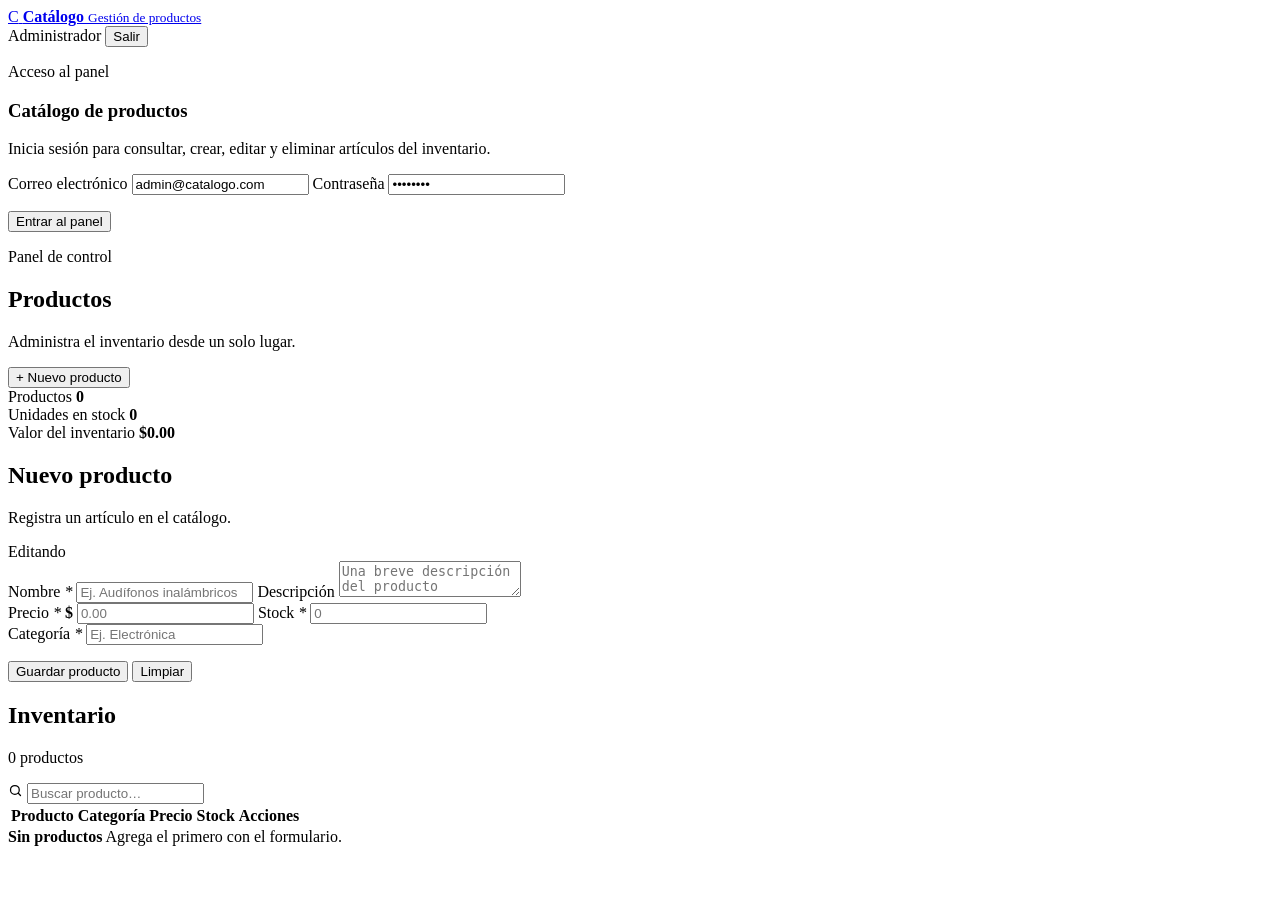
==== index.html @ 2c30cc6a "Reorganizar estructura: CSS, JS e ícono en carpetas separadas; index.html en raíz" ====
<!DOCTYPE html>
<html lang="es">
<head>
  <meta charset="UTF-8" />
  <meta name="viewport" content="width=device-width, initial-scale=1.0" />
  <meta name="description" content="Formulario CRUD para administrar el catálogo de productos." />
  <title>Catálogo de productos</title>
  <link rel="icon" type="image/svg+xml" href="/favicon.svg" />
  <link rel="stylesheet" href="/styles.css" />
</head>
<body>
  <div class="contenedor">
    <header class="barra-superior">
      <a class="marca" href="/" aria-label="Catálogo de productos">
        <span class="marca-icono" aria-hidden="true">C</span>
        <span class="marca-texto">
          <strong>Catálogo</strong>
          <small>Gestión de productos</small>
        </span>
      </a>

      <div class="barra-usuario hidden" id="barraUsuario">
        <span class="usuario-chip" id="usuarioChip">
          <span class="punto" aria-hidden="true"></span>
          <span id="nombreUsuario">Administrador</span>
        </span>
        <button class="btn btn-fantasma btn-pequeno" id="btnSalir" type="button">Salir</button>
      </div>
    </header>

    <main>
      <!-- Vista de acceso -->
      <section class="login" id="vistaLogin" aria-labelledby="tituloLogin">
        <article class="card login-card">
          <p class="eyebrow">Acceso al panel</p>
          <h1 id="tituloLogin">Catálogo de productos</h1>
          <p class="texto-suave intro">Inicia sesión para consultar, crear, editar y eliminar artículos del inventario.</p>

          <form id="formLogin" novalidate>
            <label class="campo">
              <span>Correo electrónico</span>
              <input id="loginEmail" name="email" type="email" autocomplete="username"
                     placeholder="tu@correo.com" value="admin@catalogo.com" required />
            </label>

            <label class="campo">
              <span>Contraseña</span>
              <input id="loginPassword" name="password" type="password" autocomplete="current-password"
                     placeholder="••••••••" value="admin123" required />
            </label>

            <p class="mensaje-error hidden" id="loginError" role="alert"></p>
            <button class="btn btn-primario btn-bloque" id="btnLogin" type="submit">Entrar al panel</button>
          </form>

          </article>
      </section>

      <!-- Vista principal -->
      <section id="vistaApp" class="hidden" aria-labelledby="tituloProductos">
        <div class="cabecera-pagina">
          <div>
            <p class="eyebrow">Panel de control</p>
            <h1 id="tituloProductos">Productos</h1>
            <p class="texto-suave">Administra el inventario desde un solo lugar.</p>
          </div>
          <button class="btn btn-primario" id="btnNuevo" type="button">
            <span aria-hidden="true">+</span> Nuevo producto
          </button>
        </div>

        <div class="estadisticas" aria-label="Resumen del inventario">
          <article class="estadistica">
            <span>Productos</span>
            <strong id="statProductos">0</strong>
          </article>
          <article class="estadistica">
            <span>Unidades en stock</span>
            <strong id="statStock">0</strong>
          </article>
          <article class="estadistica">
            <span>Valor del inventario</span>
            <strong id="statValor">$0.00</strong>
          </article>
        </div>

        <div class="disposicion">
          <!-- Formulario -->
          <aside class="card tarjeta-formulario" id="tarjetaFormulario" aria-labelledby="formTitulo">
            <div class="cabecera-tarjeta">
              <div>
                <h2 id="formTitulo">Nuevo producto</h2>
                <p id="formSubtitulo">Registra un artículo en el catálogo.</p>
              </div>
              <span class="etiqueta hidden" id="formModo">Editando</span>
            </div>

            <form id="formProducto" novalidate>
              <input type="hidden" id="productoId" />

              <label class="campo">
                <span>Nombre <em>*</em></span>
                <input id="campoNombre" maxlength="80" placeholder="Ej. Audífonos inalámbricos"
                       autocomplete="off" required />
              </label>

              <label class="campo">
                <span>Descripción</span>
                <textarea id="campoDescripcion" maxlength="300" rows="2"
                          placeholder="Una breve descripción del producto"></textarea>
              </label>

              <div class="fila-doble">
                <label class="campo">
                  <span>Precio <em>*</em></span>
                  <span class="campo-dinero">
                    <b aria-hidden="true">$</b>
                    <input id="campoPrecio" type="number" inputmode="decimal" min="0.01" step="0.01"
                           placeholder="0.00" required />
                  </span>
                </label>

                <label class="campo">
                  <span>Stock <em>*</em></span>
                  <input id="campoStock" type="number" inputmode="numeric" min="0" step="1"
                         placeholder="0" required />
                </label>
              </div>

              <label class="campo">
                <span>Categoría <em>*</em></span>
                <input id="campoCategoria" maxlength="40" list="listaCategorias"
                       placeholder="Ej. Electrónica" autocomplete="off" required />
                <datalist id="listaCategorias">
                  <option value="Electrónica"></option>
                  <option value="Hogar"></option>
                  <option value="Ropa"></option>
                  <option value="Deportes"></option>
                  <option value="Juguetes"></option>
                  <option value="Belleza"></option>
                  <option value="Otros"></option>
                </datalist>
              </label>

              <p class="mensaje-error hidden" id="formError" role="alert"></p>

              <div class="acciones-formulario">
                <button class="btn btn-primario" id="btnGuardar" type="submit">Guardar producto</button>
                <button class="btn btn-fantasma" id="btnLimpiar" type="button">Limpiar</button>
              </div>
            </form>
          </aside>

          <!-- Tabla -->
          <section class="card tarjeta-tabla" aria-labelledby="tituloListado">
            <div class="cabecera-tarjeta cabecera-tabla">
              <div>
                <h2 id="tituloListado">Inventario</h2>
                <p id="resumenLista">0 productos</p>
              </div>

              <label class="buscador">
                <svg width="15" height="15" viewBox="0 0 24 24" fill="none" stroke="currentColor"
                     stroke-width="2" stroke-linecap="round" aria-hidden="true">
                  <circle cx="11" cy="11" r="7"></circle>
                  <path d="m20 20-3.5-3.5"></path>
                </svg>
                <input id="buscador" type="search" placeholder="Buscar producto…" aria-label="Buscar producto" />
              </label>
            </div>

            <div class="tabla-envoltura" id="tablaEnvoltura">
              <table>
                <thead>
                  <tr>
                    <th scope="col">Producto</th>
                    <th scope="col">Categoría</th>
                    <th scope="col" class="col-numero">Precio</th>
                    <th scope="col" class="col-numero">Stock</th>
                    <th scope="col" class="col-acciones">Acciones</th>
                  </tr>
                </thead>
                <tbody id="tablaProductos"></tbody>
              </table>
            </div>

            <div class="vacio hidden" id="tablaVacia">
              <strong>Sin productos</strong>
              <span>Agrega el primero con el formulario.</span>
            </div>
          </section>
        </div>
      </section>
    </main>
  </div>

  <!-- Confirmación de borrado -->
  <dialog class="dialogo" id="dialogoEliminar" aria-labelledby="tituloEliminar">
    <div class="dialogo-contenido">
      <p class="eyebrow">Confirmar eliminación</p>
      <h2 id="tituloEliminar">¿Eliminar producto?</h2>
      <p id="textoEliminar">Esta acción no se puede deshacer.</p>
      <div class="dialogo-acciones">
        <button class="btn btn-fantasma" id="btnCancelarEliminar" type="button">Cancelar</button>
        <button class="btn btn-peligro" id="btnConfirmarEliminar" type="button">Sí, eliminar</button>
      </div>
    </div>
  </dialog>

  <div class="avisos" id="avisos" aria-live="polite"></div>

  <script src="/app.js"></script>
</body>
</html>
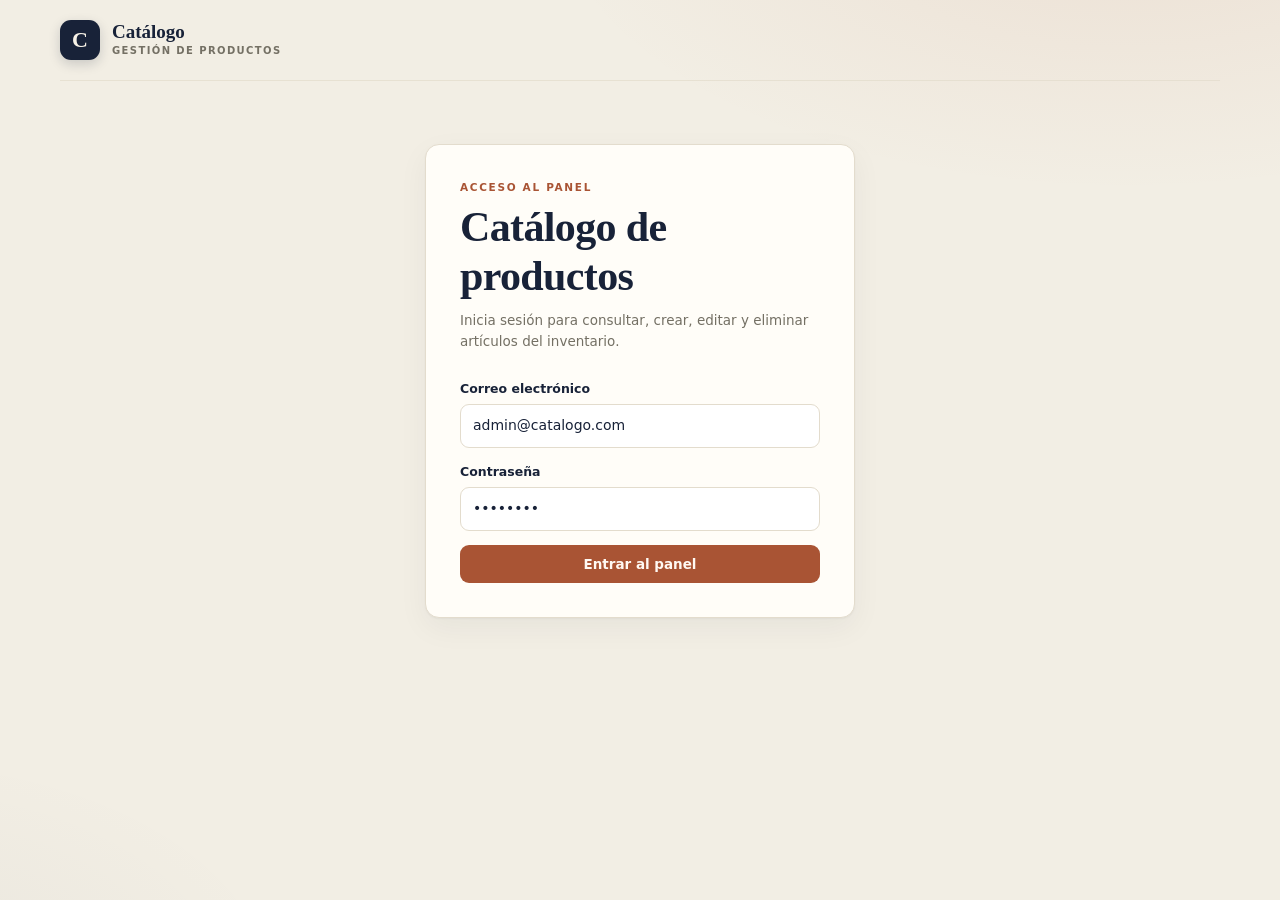
==== commit dc31c5c0: "Fix asset paths in index.html" ====
--- a/index.html
+++ b/index.html
@@ -5,8 +5,8 @@
   <meta name="viewport" content="width=device-width, initial-scale=1.0" />
   <meta name="description" content="Formulario CRUD para administrar el catálogo de productos." />
   <title>Catálogo de productos</title>
-  <link rel="icon" type="image/svg+xml" href="/favicon.svg" />
-  <link rel="stylesheet" href="/styles.css" />
+  <link rel="icon" type="image/svg+xml" href="/favicon/favicon.svg" />
+  <link rel="stylesheet" href="/css/styles.css" />
 </head>
 <body>
   <div class="contenedor">
@@ -209,6 +209,6 @@
 
   <div class="avisos" id="avisos" aria-live="polite"></div>
 
-  <script src="/app.js"></script>
+  <script src="/js/app.js"></script>
 </body>
 </html>
--- a/css/styles.css
+++ b/css/styles.css
@@ -0,0 +1,886 @@
+:root {
+  --fondo: #f2eee4;
+  --fondo-suave: #f8f5ed;
+  --tarjeta: #fffdf8;
+  --tinta: #182238;
+  --tinta-suave: #4f5360;
+  --suave: #747064;
+  --linea: #e3dccd;
+  --acento: #a95434;
+  --acento-oscuro: #8d4026;
+  --rojo: #9c3a2e;
+  --verde: #3f7157;
+  --radio: 14px;
+  --sombra: 0 1px 2px rgba(24, 34, 56, 0.04), 0 10px 30px rgba(24, 34, 56, 0.05);
+  --serif: Georgia, "Times New Roman", serif;
+  --sans: "Segoe UI", system-ui, -apple-system, BlinkMacSystemFont, Arial, sans-serif;
+}
+
+* {
+  box-sizing: border-box;
+}
+
+html {
+  scroll-behavior: smooth;
+}
+
+body {
+  margin: 0;
+  min-height: 100vh;
+  background:
+    radial-gradient(900px 460px at 88% -12%, rgba(180, 95, 63, 0.1), transparent 65%),
+    radial-gradient(700px 400px at -10% 110%, rgba(24, 34, 56, 0.04), transparent 60%),
+    var(--fondo);
+  color: var(--tinta);
+  font-family: var(--sans);
+  font-size: 15px;
+  line-height: 1.55;
+  -webkit-font-smoothing: antialiased;
+}
+
+::selection {
+  background: rgba(169, 84, 52, 0.2);
+}
+
+h1,
+h2,
+h3 {
+  margin: 0;
+  font-family: var(--serif);
+  font-weight: 700;
+  letter-spacing: -0.015em;
+  line-height: 1.15;
+  text-wrap: balance;
+}
+
+h1 {
+  font-size: clamp(34px, 4vw, 45px);
+}
+
+h2 {
+  font-size: 22px;
+}
+
+p {
+  margin: 0;
+}
+
+code {
+  font-family: Consolas, "Courier New", monospace;
+}
+
+.hidden {
+  display: none !important;
+}
+
+.contenedor {
+  width: min(1160px, calc(100% - 48px));
+  margin-inline: auto;
+}
+
+/* ------------------------------------------------------------- barra superior */
+.barra-superior {
+  display: flex;
+  align-items: center;
+  justify-content: space-between;
+  gap: 18px;
+  padding-block: 20px;
+  border-bottom: 1px solid rgba(227, 220, 205, 0.75);
+}
+
+.marca {
+  display: inline-flex;
+  align-items: center;
+  gap: 12px;
+  color: inherit;
+  text-decoration: none;
+}
+
+.marca-icono {
+  display: grid;
+  width: 40px;
+  height: 40px;
+  place-items: center;
+  border-radius: 11px;
+  background: var(--tinta);
+  color: #f7f2e7;
+  font-family: var(--serif);
+  font-size: 22px;
+  font-weight: 700;
+  box-shadow: 0 4px 12px rgba(24, 34, 56, 0.18);
+}
+
+.marca-texto strong {
+  display: block;
+  font-family: var(--serif);
+  font-size: 19px;
+  line-height: 1.15;
+}
+
+.marca-texto small {
+  display: block;
+  color: var(--suave);
+  font-size: 10px;
+  font-weight: 600;
+  letter-spacing: 0.14em;
+  text-transform: uppercase;
+}
+
+.barra-usuario {
+  display: flex;
+  align-items: center;
+  gap: 10px;
+}
+
+.usuario-chip {
+  display: inline-flex;
+  align-items: center;
+  gap: 7px;
+  padding: 6px 11px;
+  border: 1px solid var(--linea);
+  border-radius: 999px;
+  background: rgba(255, 253, 248, 0.7);
+  color: var(--tinta-suave);
+  font-size: 12px;
+  font-weight: 600;
+}
+
+.punto {
+  width: 7px;
+  height: 7px;
+  border-radius: 50%;
+  background: var(--verde);
+  box-shadow: 0 0 0 3px rgba(63, 113, 87, 0.13);
+}
+
+/* ------------------------------------------------------------------ genéricos */
+.eyebrow {
+  margin-bottom: 8px;
+  color: var(--acento);
+  font-size: 10.5px;
+  font-weight: 700;
+  letter-spacing: 0.16em;
+  text-transform: uppercase;
+}
+
+.texto-suave {
+  color: var(--suave);
+  font-size: 13.5px;
+}
+
+.card {
+  border: 1px solid var(--linea);
+  border-radius: var(--radio);
+  background: var(--tarjeta);
+  box-shadow: var(--sombra);
+}
+
+.btn {
+  display: inline-flex;
+  align-items: center;
+  justify-content: center;
+  gap: 7px;
+  border: 1px solid transparent;
+  border-radius: 9px;
+  padding: 10px 16px;
+  font: inherit;
+  font-size: 13.5px;
+  font-weight: 650;
+  line-height: 1.2;
+  text-decoration: none;
+  cursor: pointer;
+  transition: background-color 0.16s ease, border-color 0.16s ease, color 0.16s ease,
+    transform 0.16s ease;
+}
+
+.btn:active:not(:disabled) {
+  transform: translateY(1px);
+}
+
+.btn:disabled {
+  cursor: not-allowed;
+  opacity: 0.62;
+}
+
+.btn-primario {
+  background: var(--acento);
+  color: #fff9f3;
+}
+
+.btn-primario:hover:not(:disabled) {
+  background: var(--acento-oscuro);
+}
+
+.btn-fantasma {
+  border-color: var(--linea);
+  background: transparent;
+  color: var(--tinta);
+}
+
+.btn-fantasma:hover:not(:disabled) {
+  background: var(--fondo-suave);
+  border-color: #d5ccba;
+}
+
+.btn-peligro {
+  background: var(--rojo);
+  color: #fff9f3;
+}
+
+.btn-peligro:hover:not(:disabled) {
+  background: #822d23;
+}
+
+.btn-bloque {
+  width: 100%;
+}
+
+.btn-pequeno {
+  padding: 7px 12px;
+  font-size: 12.5px;
+}
+
+:focus-visible {
+  outline: 2px solid var(--acento);
+  outline-offset: 2px;
+}
+
+/* ---------------------------------------------------------------------- login */
+.login {
+  max-width: 430px;
+  margin: 7vh auto 0;
+}
+
+.login-card {
+  padding: 34px;
+}
+
+.login-card h1 {
+  max-width: 330px;
+  font-size: clamp(34px, 8vw, 42px);
+}
+
+.login-card .intro {
+  margin: 10px 0 26px;
+  line-height: 1.6;
+}
+
+.nota-demo {
+  margin-top: 22px;
+  padding-top: 17px;
+  border-top: 1px dashed var(--linea);
+  color: var(--suave);
+  font-size: 12px;
+  line-height: 1.8;
+  text-align: center;
+}
+
+.nota-demo code {
+  padding: 2px 6px;
+  border-radius: 5px;
+  background: var(--fondo);
+  color: var(--tinta);
+  font-size: 11.5px;
+}
+
+.pie-login {
+  margin-top: 18px;
+  color: #928d80;
+  font-size: 11px;
+  letter-spacing: 0.06em;
+  text-align: center;
+  text-transform: uppercase;
+}
+
+/* ---------------------------------------------------------------- formularios */
+.campo {
+  display: block;
+  margin-bottom: 14px;
+}
+
+.campo > span:first-child {
+  display: block;
+  margin-bottom: 6px;
+  color: var(--tinta);
+  font-size: 12.5px;
+  font-weight: 650;
+}
+
+.campo em {
+  color: var(--acento);
+  font-style: normal;
+}
+
+.campo input,
+.campo textarea,
+.buscador input {
+  width: 100%;
+  border: 1px solid var(--linea);
+  border-radius: 9px;
+  padding: 10px 12px;
+  background: #fff;
+  color: var(--tinta);
+  font: inherit;
+  font-size: 14px;
+  transition: border-color 0.16s ease, box-shadow 0.16s ease;
+}
+
+.campo textarea {
+  min-height: 66px;
+  resize: vertical;
+}
+
+.campo input::placeholder,
+.campo textarea::placeholder,
+.buscador input::placeholder {
+  color: #aaa596;
+}
+
+.campo input:focus,
+.campo textarea:focus,
+.buscador input:focus {
+  outline: none;
+  border-color: var(--acento);
+  box-shadow: 0 0 0 3px rgba(169, 84, 52, 0.12);
+}
+
+.campo input.invalido,
+.campo textarea.invalido {
+  border-color: #b54436;
+  box-shadow: 0 0 0 3px rgba(181, 68, 54, 0.1);
+}
+
+input[type="number"]::-webkit-outer-spin-button,
+input[type="number"]::-webkit-inner-spin-button {
+  margin: 0;
+  -webkit-appearance: none;
+}
+
+input[type="number"] {
+  appearance: textfield;
+  -moz-appearance: textfield;
+}
+
+.fila-doble {
+  display: grid;
+  grid-template-columns: 1fr 1fr;
+  gap: 12px;
+}
+
+.campo-dinero {
+  position: relative;
+  display: block;
+}
+
+.campo-dinero b {
+  position: absolute;
+  top: 50%;
+  left: 12px;
+  color: var(--suave);
+  font-size: 14px;
+  font-weight: 500;
+  transform: translateY(-50%);
+}
+
+.campo-dinero input {
+  padding-left: 27px;
+}
+
+.mensaje-error {
+  margin: 12px 0 0;
+  padding: 9px 11px;
+  border-radius: 8px;
+  background: #f9e9e5;
+  color: #8b3024;
+  font-size: 12.5px;
+  line-height: 1.5;
+}
+
+.acciones-formulario {
+  display: flex;
+  gap: 8px;
+  margin-top: 18px;
+}
+
+.acciones-formulario .btn-primario {
+  flex: 1;
+}
+
+/* ------------------------------------------------------------------ principal */
+#vistaApp {
+  padding-bottom: 64px;
+}
+
+.cabecera-pagina {
+  display: flex;
+  align-items: flex-end;
+  justify-content: space-between;
+  gap: 24px;
+  padding-block: 32px 22px;
+}
+
+.cabecera-pagina .eyebrow {
+  margin-bottom: 6px;
+}
+
+.cabecera-pagina h1 {
+  margin-bottom: 5px;
+}
+
+.estadisticas {
+  display: grid;
+  grid-template-columns: repeat(3, 1fr);
+  gap: 16px;
+  margin-bottom: 22px;
+}
+
+.estadistica {
+  padding: 14px 18px;
+  border: 1px solid var(--linea);
+  border-radius: 12px;
+  background: rgba(255, 253, 248, 0.62);
+}
+
+.estadistica span {
+  display: block;
+  margin-bottom: 4px;
+  color: var(--suave);
+  font-size: 10.5px;
+  font-weight: 650;
+  letter-spacing: 0.11em;
+  text-transform: uppercase;
+}
+
+.estadistica strong {
+  font-family: var(--serif);
+  font-size: 27px;
+  font-variant-numeric: tabular-nums;
+  letter-spacing: -0.02em;
+}
+
+.disposicion {
+  display: grid;
+  grid-template-columns: minmax(320px, 370px) minmax(0, 1fr);
+  gap: 20px;
+  align-items: start;
+}
+
+.tarjeta-formulario {
+  position: sticky;
+  top: 20px;
+  padding-bottom: 20px;
+}
+
+.cabecera-tarjeta {
+  display: flex;
+  align-items: flex-start;
+  justify-content: space-between;
+  gap: 12px;
+  padding: 20px 20px 0;
+  margin-bottom: 18px;
+}
+
+.cabecera-tarjeta h2 {
+  margin-bottom: 3px;
+}
+
+.cabecera-tarjeta p {
+  color: var(--suave);
+  font-size: 12.5px;
+}
+
+.tarjeta-formulario form {
+  padding-inline: 20px;
+}
+
+.etiqueta {
+  flex: none;
+  padding: 4px 8px;
+  border-radius: 999px;
+  background: #f3e2d9;
+  color: var(--acento-oscuro);
+  font-size: 10px;
+  font-weight: 700;
+  letter-spacing: 0.08em;
+  text-transform: uppercase;
+}
+
+/* --------------------------------------------------------------------- tabla */
+.tarjeta-tabla {
+  overflow: hidden;
+}
+
+.cabecera-tabla {
+  align-items: center;
+  padding-bottom: 16px;
+  margin-bottom: 0;
+}
+
+.buscador {
+  position: relative;
+  display: block;
+  width: 220px;
+}
+
+.buscador svg {
+  position: absolute;
+  top: 50%;
+  left: 10px;
+  color: #979181;
+  pointer-events: none;
+  transform: translateY(-50%);
+}
+
+.buscador input {
+  padding-block: 8px;
+  padding-left: 32px;
+  font-size: 13px;
+}
+
+.tabla-envoltura {
+  overflow-x: auto;
+}
+
+table {
+  width: 100%;
+  border-collapse: collapse;
+}
+
+th {
+  padding: 10px 16px;
+  border-top: 1px solid var(--linea);
+  border-bottom: 1px solid var(--linea);
+  background: #faf7f0;
+  color: var(--suave);
+  font-size: 10px;
+  font-weight: 700;
+  letter-spacing: 0.12em;
+  text-align: left;
+  text-transform: uppercase;
+  white-space: nowrap;
+}
+
+td {
+  padding: 13px 16px;
+  border-bottom: 1px solid #efe9dd;
+  vertical-align: middle;
+}
+
+tbody tr:last-child td {
+  border-bottom: none;
+}
+
+tbody tr {
+  transition: background-color 0.13s ease;
+}
+
+tbody tr:hover {
+  background: #fcf9f3;
+}
+
+.col-numero {
+  font-variant-numeric: tabular-nums;
+  text-align: right;
+  white-space: nowrap;
+}
+
+.col-acciones {
+  width: 1%;
+  text-align: right;
+  white-space: nowrap;
+}
+
+.producto-nombre {
+  display: block;
+  font-size: 13.5px;
+  font-weight: 650;
+  line-height: 1.35;
+}
+
+.producto-desc {
+  display: block;
+  overflow: hidden;
+  max-width: 250px;
+  color: var(--suave);
+  font-size: 11.5px;
+  line-height: 1.4;
+  text-overflow: ellipsis;
+  white-space: nowrap;
+}
+
+.etiqueta-categoria {
+  display: inline-block;
+  padding: 3px 8px;
+  border: 1px solid #e8e1d3;
+  border-radius: 999px;
+  background: #f3efe6;
+  color: #5d594f;
+  font-size: 10.5px;
+  font-weight: 600;
+  white-space: nowrap;
+}
+
+.stock {
+  display: inline-block;
+  min-width: 27px;
+  padding: 3px 7px;
+  border-radius: 6px;
+  font-size: 12px;
+  font-weight: 650;
+  text-align: center;
+}
+
+.stock-bajo {
+  background: #fbf0da;
+  color: #8a5a14;
+}
+
+.stock-agotado {
+  background: #fae7e3;
+  color: #96372b;
+}
+
+.acciones {
+  display: flex;
+  justify-content: flex-end;
+  gap: 10px;
+}
+
+.btn-enlace {
+  border: none;
+  padding: 4px 0;
+  background: none;
+  color: var(--acento-oscuro);
+  font: inherit;
+  font-size: 12px;
+  font-weight: 650;
+  cursor: pointer;
+}
+
+.btn-enlace:hover {
+  text-decoration: underline;
+}
+
+.btn-enlace.peligro {
+  color: var(--rojo);
+}
+
+.vacio {
+  padding: 48px 20px 54px;
+  color: var(--suave);
+  font-size: 13px;
+  text-align: center;
+}
+
+.vacio strong {
+  display: block;
+  margin-bottom: 4px;
+  color: var(--tinta);
+  font-family: var(--serif);
+  font-size: 19px;
+}
+
+/* ------------------------------------------------------------------ diálogo */
+.dialogo {
+  width: min(404px, calc(100% - 32px));
+  padding: 0;
+  border: none;
+  border-radius: var(--radio);
+  background: var(--tarjeta);
+  color: var(--tinta);
+  box-shadow: 0 24px 70px rgba(24, 34, 56, 0.28);
+}
+
+.dialogo::backdrop {
+  background: rgba(24, 34, 56, 0.46);
+  backdrop-filter: blur(2px);
+}
+
+.dialogo-contenido {
+  padding: 24px;
+}
+
+.dialogo h2 {
+  margin-bottom: 8px;
+  font-size: 23px;
+}
+
+.dialogo p:not(.eyebrow) {
+  margin-bottom: 21px;
+  color: var(--suave);
+  font-size: 13.5px;
+  line-height: 1.6;
+}
+
+.dialogo-acciones {
+  display: flex;
+  justify-content: flex-end;
+  gap: 8px;
+}
+
+/* ------------------------------------------------------------------- avisos */
+.avisos {
+  position: fixed;
+  right: 20px;
+  bottom: 20px;
+  z-index: 50;
+  display: flex;
+  flex-direction: column;
+  gap: 8px;
+  pointer-events: none;
+}
+
+.aviso {
+  max-width: 330px;
+  padding: 11px 15px;
+  border-radius: 10px;
+  background: var(--tinta);
+  color: #fdfbf5;
+  font-size: 12.5px;
+  line-height: 1.45;
+  box-shadow: 0 12px 32px rgba(24, 34, 56, 0.25);
+  animation: aparecer 0.18s ease-out;
+}
+
+.aviso-error {
+  background: #8e342a;
+}
+
+.aviso-saliendo {
+  opacity: 0;
+  transform: translateY(4px);
+  transition: opacity 0.2s ease, transform 0.2s ease;
+}
+
+@keyframes aparecer {
+  from {
+    opacity: 0;
+    transform: translateY(6px);
+  }
+  to {
+    opacity: 1;
+    transform: translateY(0);
+  }
+}
+
+/* ---------------------------------------------------------------- responsive */
+@media (max-width: 940px) {
+  .disposicion {
+    grid-template-columns: 1fr;
+  }
+
+  .tarjeta-formulario {
+    position: static;
+  }
+
+  .buscador {
+    width: 100%;
+  }
+
+  .cabecera-tabla {
+    flex-wrap: wrap;
+  }
+
+  .cabecera-tabla > div {
+    flex: 1 1 180px;
+  }
+}
+
+@media (max-width: 640px) {
+  .contenedor {
+    width: calc(100% - 32px);
+  }
+
+  .barra-superior {
+    padding-block: 14px;
+  }
+
+  .marca-texto small {
+    display: none;
+  }
+
+  .usuario-chip {
+    display: none;
+  }
+
+  .login {
+    margin-top: 4vh;
+  }
+
+  .login-card {
+    padding: 25px 22px;
+  }
+
+  .cabecera-pagina {
+    align-items: stretch;
+    flex-direction: column;
+    gap: 15px;
+    padding-block: 26px 18px;
+  }
+
+  .cabecera-pagina .btn {
+    width: 100%;
+  }
+
+  .estadisticas {
+    grid-template-columns: 1fr 1fr;
+    gap: 10px;
+  }
+
+  .estadisticas .estadistica:last-child {
+    grid-column: span 2;
+  }
+
+  .estadistica {
+    padding: 12px 14px;
+  }
+
+  .estadistica strong {
+    font-size: 23px;
+  }
+
+  .cabecera-tarjeta {
+    padding-inline: 16px;
+  }
+
+  .tarjeta-formulario form {
+    padding-inline: 16px;
+  }
+
+  .fila-doble {
+    grid-template-columns: 1fr;
+    gap: 0;
+  }
+
+  th,
+  td {
+    padding-inline: 12px;
+  }
+
+  .producto-desc {
+    max-width: 150px;
+  }
+
+  .avisos {
+    right: 16px;
+    bottom: 16px;
+    left: 16px;
+  }
+
+  .aviso {
+    max-width: none;
+  }
+}
+
+@media (prefers-reduced-motion: reduce) {
+  html {
+    scroll-behavior: auto;
+  }
+
+  *,
+  *::before,
+  *::after {
+    animation-duration: 0.01ms !important;
+    transition-duration: 0.01ms !important;
+  }
+}
